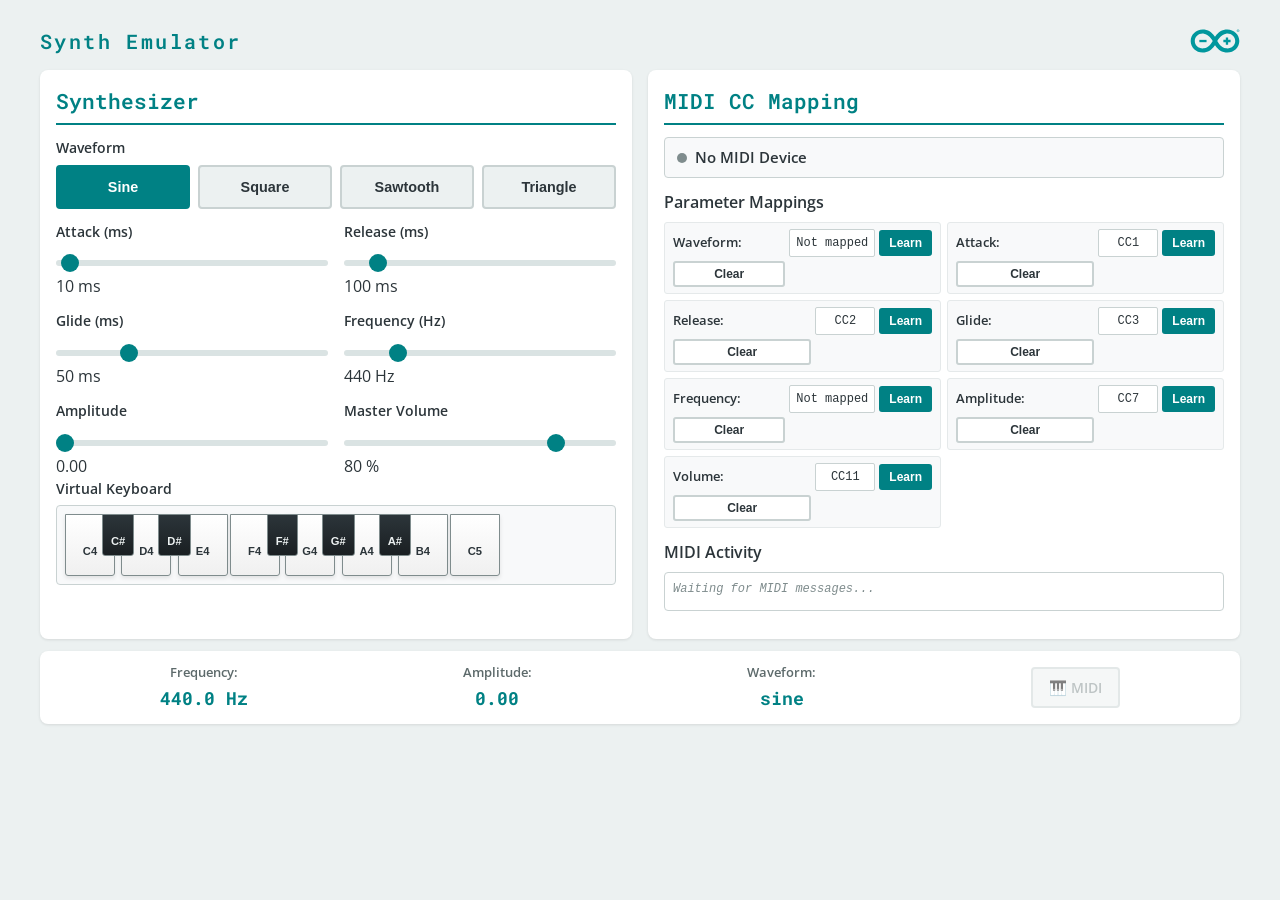
==== examples/synth-emulator/assets/index.html @ a42ed351 "Add synth emulator" ====
<!--
SPDX-FileCopyrightText: Copyright (C) ARDUINO SRL (http://www.arduino.cc)

SPDX-License-Identifier: MPL-2.0
-->

<!doctype html>
<html>
<head>
  <meta charset="utf-8" />
  <meta name="viewport" content="width=device-width,initial-scale=1" />
  <title>Synth Emulator</title>
  <link rel="stylesheet" href="style.css">
</head>
<body>
  <div id="app">
    <div class="header">
      <h1 class="arduino-text">Synth Emulator</h1>
      <img class="arduino-logo" src="./img/RGB-Arduino-Logo_Color Inline Loop.svg" alt="Arduino Logo">
    </div>

    <div id="main-content">
      <!-- Left Panel: Synth Controls -->
      <div id="synth-panel">
        <h2>Synthesizer</h2>

        <!-- Waveform Selector -->
        <div class="control-group">
          <label>Waveform</label>
          <div class="waveform-selector">
            <button class="waveform-btn active" data-waveform="sine">Sine</button>
            <button class="waveform-btn" data-waveform="square">Square</button>
            <button class="waveform-btn" data-waveform="sawtooth">Sawtooth</button>
            <button class="waveform-btn" data-waveform="triangle">Triangle</button>
          </div>
        </div>

        <!-- Two-column layout for controls -->
        <div class="controls-grid">
          <div class="control-group">
            <label>Attack (ms)</label>
            <input type="range" id="attack-slider" min="0" max="500" value="10" step="1">
            <span id="attack-value">10</span> ms
          </div>

          <div class="control-group">
            <label>Release (ms)</label>
            <input type="range" id="release-slider" min="0" max="1000" value="100" step="1">
            <span id="release-value">100</span> ms
          </div>

          <div class="control-group">
            <label>Glide (ms)</label>
            <input type="range" id="glide-slider" min="0" max="200" value="50" step="1">
            <span id="glide-value">50</span> ms
          </div>

          <div class="control-group">
            <label>Frequency (Hz)</label>
            <input type="range" id="frequency-slider" min="100" max="2000" value="440" step="1">
            <span id="frequency-value">440</span> Hz
          </div>

          <div class="control-group">
            <label>Amplitude</label>
            <input type="range" id="amplitude-slider" min="0" max="100" value="0" step="1">
            <span id="amplitude-value">0.00</span>
          </div>

          <div class="control-group">
            <label>Master Volume</label>
            <input type="range" id="volume-slider" min="0" max="100" value="80" step="1">
            <span id="volume-value">80</span> %
          </div>
        </div>

        <!-- Virtual Keyboard -->
        <div class="control-group">
          <label>Virtual Keyboard</label>
          <div id="keyboard">
            <!-- White keys -->
            <button class="key white" data-note="60">C4</button>
            <button class="key black" data-note="61">C#</button>
            <button class="key white" data-note="62">D4</button>
            <button class="key black" data-note="63">D#</button>
            <button class="key white" data-note="64">E4</button>
            <button class="key white" data-note="65">F4</button>
            <button class="key black" data-note="66">F#</button>
            <button class="key white" data-note="67">G4</button>
            <button class="key black" data-note="68">G#</button>
            <button class="key white" data-note="69">A4</button>
            <button class="key black" data-note="70">A#</button>
            <button class="key white" data-note="71">B4</button>
            <button class="key white" data-note="72">C5</button>
          </div>
        </div>
      </div>

      <!-- Right Panel: MIDI CC Mapping -->
      <div id="midi-panel">
        <h2>MIDI CC Mapping</h2>
        <div id="midi-status" class="status-indicator">
          <span class="status-dot"></span>
          <span class="status-text">No MIDI Device</span>
          <span class="device-name" id="device-name"></span>
        </div>

        <div class="mapping-group">
          <h3>Parameter Mappings</h3>
          <div class="mappings-grid">
            <div class="mapping-row">
              <span class="mapping-label">Waveform:</span>
              <span class="mapping-cc" id="map-waveform">Not mapped</span>
              <button class="learn-btn" data-param="waveform">Learn</button>
              <button class="clear-btn" data-param="waveform">Clear</button>
            </div>

            <div class="mapping-row">
              <span class="mapping-label">Attack:</span>
              <span class="mapping-cc" id="map-attack">CC1</span>
              <button class="learn-btn" data-param="attack">Learn</button>
              <button class="clear-btn" data-param="attack">Clear</button>
            </div>

            <div class="mapping-row">
              <span class="mapping-label">Release:</span>
              <span class="mapping-cc" id="map-release">CC2</span>
              <button class="learn-btn" data-param="release">Learn</button>
              <button class="clear-btn" data-param="release">Clear</button>
            </div>

            <div class="mapping-row">
              <span class="mapping-label">Glide:</span>
              <span class="mapping-cc" id="map-glide">CC3</span>
              <button class="learn-btn" data-param="glide">Learn</button>
              <button class="clear-btn" data-param="glide">Clear</button>
            </div>

            <div class="mapping-row">
              <span class="mapping-label">Frequency:</span>
              <span class="mapping-cc" id="map-frequency">Not mapped</span>
              <button class="learn-btn" data-param="frequency">Learn</button>
              <button class="clear-btn" data-param="frequency">Clear</button>
            </div>

            <div class="mapping-row">
              <span class="mapping-label">Amplitude:</span>
              <span class="mapping-cc" id="map-amplitude">CC7</span>
              <button class="learn-btn" data-param="amplitude">Learn</button>
              <button class="clear-btn" data-param="amplitude">Clear</button>
            </div>

            <div class="mapping-row">
              <span class="mapping-label">Volume:</span>
              <span class="mapping-cc" id="map-master_volume">CC11</span>
              <button class="learn-btn" data-param="master_volume">Learn</button>
              <button class="clear-btn" data-param="master_volume">Clear</button>
            </div>
          </div>
        </div>

        <!-- MIDI Activity Monitor -->
        <div class="mapping-group">
          <h3>MIDI Activity</h3>
          <div id="midi-activity">
            <div class="activity-log" id="midi-log">
              <p class="placeholder">Waiting for MIDI messages...</p>
            </div>
          </div>
        </div>
      </div>
    </div>

    <!-- Status Bar -->
    <div id="status-bar">
      <div class="status-item">
        <span class="status-label">Frequency:</span>
        <span id="status-frequency">440.0 Hz</span>
      </div>
      <div class="status-item">
        <span class="status-label">Amplitude:</span>
        <span id="status-amplitude">0.00</span>
      </div>
      <div class="status-item">
        <span class="status-label">Waveform:</span>
        <span id="status-waveform">sine</span>
      </div>
      <div class="status-item midi-indicator" id="midi-indicator">
        🎹 MIDI
      </div>
    </div>
  </div>

  <script src="libs/socket.io.min.js"></script>
  <script src="main.js"></script>
</body>
</html>
---- examples/synth-emulator/assets/style.css ----
/*
 * SPDX-FileCopyrightText: Copyright (C) ARDUINO SRL (http://www.arduino.cc)
 *
 * SPDX-License-Identifier: MPL-2.0
 */

@import url('fonts/fonts.css');

* {
  margin: 0;
  padding: 0;
  box-sizing: border-box;
}

body {
  font-family: 'Open Sans', sans-serif;
  background-color: #ECF1F1;
  color: #2C353A;
  padding: 12px 40px 16px 40px;
  line-height: 1.5;
}

#app {
  max-width: 1400px;
  margin: 0 auto;
}

/* Header */
.header {
  display: flex;
  justify-content: space-between;
  align-items: center;
  margin-bottom: 12px;
  position: sticky;
  top: 0;
  background: #ECF1F1;
  z-index: 1000;
  padding-top: 12px;
}

.arduino-text {
  color: #008184;
  font-family: "Roboto Mono", monospace;
  font-size: 20px;
  font-weight: 600;
  margin: 0;
  font-style: normal;
  line-height: 170%;
  letter-spacing: 2.4px;
}

.arduino-logo {
  height: 24px;
  width: auto;
}

/* Main Content */
#main-content {
  display: grid;
  grid-template-columns: 1fr 1fr;
  gap: 16px;
  margin-bottom: 12px;
}

/* Panels */
#synth-panel,
#midi-panel {
  background: white;
  border-radius: 8px;
  padding: 16px;
  box-shadow: 0 1px 3px rgba(0, 0, 0, 0.1);
}

#synth-panel h2,
#midi-panel h2 {
  font-size: 1.3em;
  margin-bottom: 12px;
  color: #008184;
  font-family: "Roboto Mono", monospace;
  font-weight: 600;
  border-bottom: 2px solid #008184;
  padding-bottom: 6px;
}

/* Control Groups */
.control-group {
  margin-bottom: 12px;
}

.control-group label {
  display: block;
  font-weight: 600;
  margin-bottom: 6px;
  font-size: 0.9em;
  color: #2C353A;
}

/* Two-column grid for synth controls */
.controls-grid {
  display: grid;
  grid-template-columns: 1fr 1fr;
  gap: 12px 16px;
}

.controls-grid .control-group {
  margin-bottom: 0;
}

/* Waveform Selector */
.waveform-selector {
  display: flex;
  gap: 8px;
  flex-wrap: wrap;
}

.waveform-btn {
  flex: 1;
  min-width: 100px;
  padding: 12px 16px;
  background: #ECF1F1;
  border: 2px solid #C9D2D2;
  border-radius: 4px;
  color: #2C353A;
  font-size: 0.9em;
  font-weight: 600;
  cursor: pointer;
  transition: all 0.2s ease;
}

.waveform-btn:hover {
  background: #DAE3E3;
  border-color: #008184;
}

.waveform-btn.active {
  background: #008184;
  border-color: #008184;
  color: white;
}

/* Sliders */
input[type="range"] {
  width: 100%;
  height: 6px;
  background: #DAE3E3;
  border-radius: 3px;
  outline: none;
  -webkit-appearance: none;
  appearance: none;
  margin: 8px 0;
}

input[type="range"]::-webkit-slider-thumb {
  -webkit-appearance: none;
  appearance: none;
  width: 18px;
  height: 18px;
  background: #008184;
  border-radius: 50%;
  cursor: pointer;
  transition: all 0.2s ease;
}

input[type="range"]::-webkit-slider-thumb:hover {
  background: #00979D;
  transform: scale(1.1);
}

input[type="range"]::-moz-range-thumb {
  width: 18px;
  height: 18px;
  background: #008184;
  border-radius: 50%;
  cursor: pointer;
  transition: all 0.2s ease;
  border: none;
}

input[type="range"]::-moz-range-thumb:hover {
  background: #00979D;
  transform: scale(1.1);
}

/* Virtual Keyboard */
#keyboard {
  display: flex;
  gap: 2px;
  margin-top: 6px;
  overflow-x: auto;
  padding: 8px;
  background: #F8F9FA;
  border-radius: 4px;
  border: 1px solid #C9D2D2;
  height: 80px;
}

.key {
  padding: 30px 12px;
  border: 1px solid #7F8C8D;
  border-radius: 0 0 3px 3px;
  cursor: pointer;
  font-weight: 600;
  font-size: 0.7em;
  transition: all 0.1s ease;
  position: relative;
}

.key.white {
  background: linear-gradient(to bottom, #ffffff 0%, #f0f0f0 100%);
  color: #2C353A;
  min-width: 50px;
  box-shadow: 0 2px 4px rgba(0, 0, 0, 0.1);
}

.key.black {
  background: linear-gradient(to bottom, #2C353A 0%, #1a1f22 100%);
  color: #ECF1F1;
  min-width: 30px;
  margin: 0 -15px;
  z-index: 1;
  height: 55%;
  padding: 20px 8px;
}

.key:hover {
  transform: translateY(-1px);
  box-shadow: 0 3px 6px rgba(0, 0, 0, 0.2);
}

.key.pressed {
  transform: translateY(2px);
  box-shadow: inset 0 2px 4px rgba(0, 0, 0, 0.2);
}

.key.white.pressed {
  background: linear-gradient(to bottom, #DAE3E3 0%, #C9D2D2 100%);
}

.key.black.pressed {
  background: linear-gradient(to bottom, #1a1f22 0%, #2C353A 100%);
}

/* MIDI Panel */
.status-indicator {
  display: flex;
  align-items: center;
  gap: 8px;
  padding: 8px 12px;
  background: #F8F9FA;
  border-radius: 4px;
  border: 1px solid #C9D2D2;
  margin-bottom: 12px;
}

.device-name {
  font-size: 0.85em;
  color: #5d6a6b;
  font-style: italic;
  margin-left: auto;
}

.status-dot {
  width: 10px;
  height: 10px;
  border-radius: 50%;
  background: #7F8C8D;
  animation: pulse 2s infinite;
}

.status-dot.active {
  background: #008184;
  box-shadow: 0 0 8px rgba(0, 129, 132, 0.6);
}

@keyframes pulse {
  0%, 100% { opacity: 1; }
  50% { opacity: 0.6; }
}

.status-text {
  font-weight: 600;
  font-size: 0.95em;
  color: #2C353A;
}

/* Mapping Groups */
.mapping-group {
  margin-bottom: 12px;
}

.mapping-group h3 {
  font-size: 1em;
  margin-bottom: 8px;
  color: #2C353A;
  font-weight: 600;
}

.help-text {
  font-size: 0.85em;
  color: #5d6a6b;
  margin-bottom: 8px;
}

.mappings-grid {
  display: grid;
  grid-template-columns: 1fr 1fr;
  gap: 6px;
}

.mapping-row {
  display: grid;
  grid-template-columns: 1fr auto auto;
  gap: 4px;
  align-items: center;
  padding: 6px 8px;
  background: #F8F9FA;
  border-radius: 3px;
  border: 1px solid #E5E9EA;
}

.mapping-label {
  font-weight: 600;
  color: #2C353A;
  font-size: 0.8em;
  overflow: hidden;
  text-overflow: ellipsis;
  white-space: nowrap;
}

.mapping-cc {
  padding: 4px 6px;
  background: white;
  border: 1px solid #C9D2D2;
  border-radius: 2px;
  font-family: 'Courier New', monospace;
  font-size: 0.75em;
  color: #2C353A;
  text-align: center;
  min-width: 60px;
}

.learn-btn,
.clear-btn {
  padding: 4px 8px;
  border: 2px solid;
  border-radius: 3px;
  font-weight: 600;
  font-size: 0.75em;
  cursor: pointer;
  transition: all 0.2s ease;
  white-space: nowrap;
}

.learn-btn {
  background: #008184;
  border-color: #008184;
  color: white;
}

.learn-btn:hover {
  background: #00979D;
  border-color: #00979D;
}

.learn-btn.learning {
  background: #F26727;
  border-color: #F26727;
  animation: blink 1s infinite;
}

@keyframes blink {
  0%, 100% { opacity: 1; }
  50% { opacity: 0.6; }
}

.clear-btn {
  background: white;
  border-color: #C9D2D2;
  color: #2C353A;
}

.clear-btn:hover {
  background: #F8F9FA;
  border-color: #7F8C8D;
}

/* MIDI Activity Monitor */
#midi-activity {
  margin-top: 8px;
}

.activity-log {
  max-height: 120px;
  overflow-y: auto;
  padding: 8px;
  background: white;
  border: 1px solid #C9D2D2;
  border-radius: 4px;
  font-family: 'Courier New', monospace;
  font-size: 0.75em;
}

.activity-log p {
  margin-bottom: 4px;
  color: #2C353A;
  line-height: 1.4;
}

.activity-log .placeholder {
  color: #7F8C8D;
  font-style: italic;
}

/* Status Bar */
#status-bar {
  display: flex;
  justify-content: space-around;
  align-items: center;
  padding: 12px;
  background: white;
  border-radius: 8px;
  box-shadow: 0 1px 3px rgba(0, 0, 0, 0.1);
}

.status-item {
  display: flex;
  flex-direction: column;
  align-items: center;
  gap: 4px;
}

.status-label {
  font-size: 0.8em;
  color: #5d6a6b;
  font-weight: 600;
}

.status-item span:last-child {
  font-size: 1.1em;
  font-weight: 700;
  color: #008184;
  font-family: "Roboto Mono", monospace;
}

.midi-indicator {
  padding: 8px 16px;
  background: #ECF1F1;
  border: 2px solid #C9D2D2;
  border-radius: 4px;
  color: #7F8C8D;
  font-weight: 600;
  font-size: 0.9em;
  opacity: 0.5;
  transition: all 0.3s ease;
}

.midi-indicator.active {
  opacity: 1;
  background: #F26727;
  border-color: #F26727;
  color: white;
}

/* Responsive Design */
@media (max-width: 1024px) {
  #main-content {
    grid-template-columns: 1fr;
  }

  .controls-grid,
  .mappings-grid {
    grid-template-columns: 1fr;
  }

  .mapping-row {
    grid-template-columns: 1fr;
    gap: 6px;
  }

  .learn-btn,
  .clear-btn {
    width: 100%;
  }
}

/* Scrollbar Styling */
.activity-log::-webkit-scrollbar {
  width: 6px;
}

.activity-log::-webkit-scrollbar-track {
  background: #ECF1F1;
  border-radius: 3px;
}

.activity-log::-webkit-scrollbar-thumb {
  background: #C9D2D2;
  border-radius: 3px;
}

.activity-log::-webkit-scrollbar-thumb:hover {
  background: #7F8C8D;
}
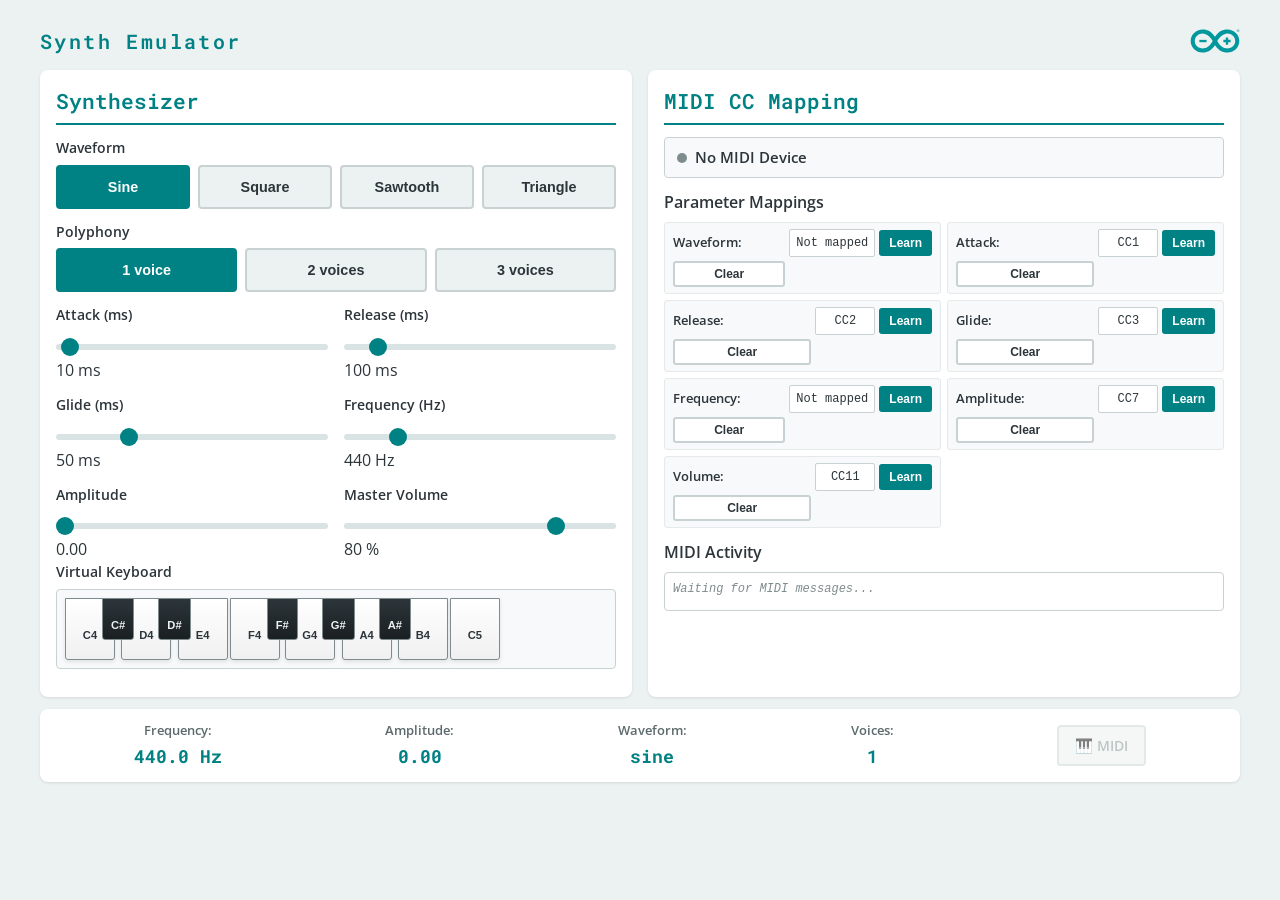
==== commit 23378883: "feat(synth-emulator): add polyphonic synthesis (1-3 voices) - Add PolyWaveGenerator: single-speaker " ====
--- a/examples/synth-emulator/assets/index.html
+++ b/examples/synth-emulator/assets/index.html
@@ -32,6 +32,16 @@
             <button class="waveform-btn" data-waveform="square">Square</button>
             <button class="waveform-btn" data-waveform="sawtooth">Sawtooth</button>
             <button class="waveform-btn" data-waveform="triangle">Triangle</button>
+          </div>
+        </div>
+
+        <!-- Polyphony Selector -->
+        <div class="control-group">
+          <label>Polyphony</label>
+          <div class="voices-selector">
+            <button class="voices-btn active" data-voices="1">1 voice</button>
+            <button class="voices-btn" data-voices="2">2 voices</button>
+            <button class="voices-btn" data-voices="3">3 voices</button>
           </div>
         </div>
 
@@ -185,6 +195,10 @@
         <span class="status-label">Waveform:</span>
         <span id="status-waveform">sine</span>
       </div>
+      <div class="status-item">
+        <span class="status-label">Voices:</span>
+        <span id="status-voices">1</span>
+      </div>
       <div class="status-item midi-indicator" id="midi-indicator">
         🎹 MIDI
       </div>
--- a/examples/synth-emulator/assets/style.css
+++ b/examples/synth-emulator/assets/style.css
@@ -133,6 +133,38 @@
 }
 
 .waveform-btn.active {
+  background: #008184;
+  border-color: #008184;
+  color: white;
+}
+
+/* Polyphony / Voices Selector */
+.voices-selector {
+  display: flex;
+  gap: 8px;
+  flex-wrap: wrap;
+}
+
+.voices-btn {
+  flex: 1;
+  min-width: 80px;
+  padding: 12px 16px;
+  background: #ECF1F1;
+  border: 2px solid #C9D2D2;
+  border-radius: 4px;
+  color: #2C353A;
+  font-size: 0.9em;
+  font-weight: 600;
+  cursor: pointer;
+  transition: all 0.2s ease;
+}
+
+.voices-btn:hover {
+  background: #DAE3E3;
+  border-color: #008184;
+}
+
+.voices-btn.active {
   background: #008184;
   border-color: #008184;
   color: white;
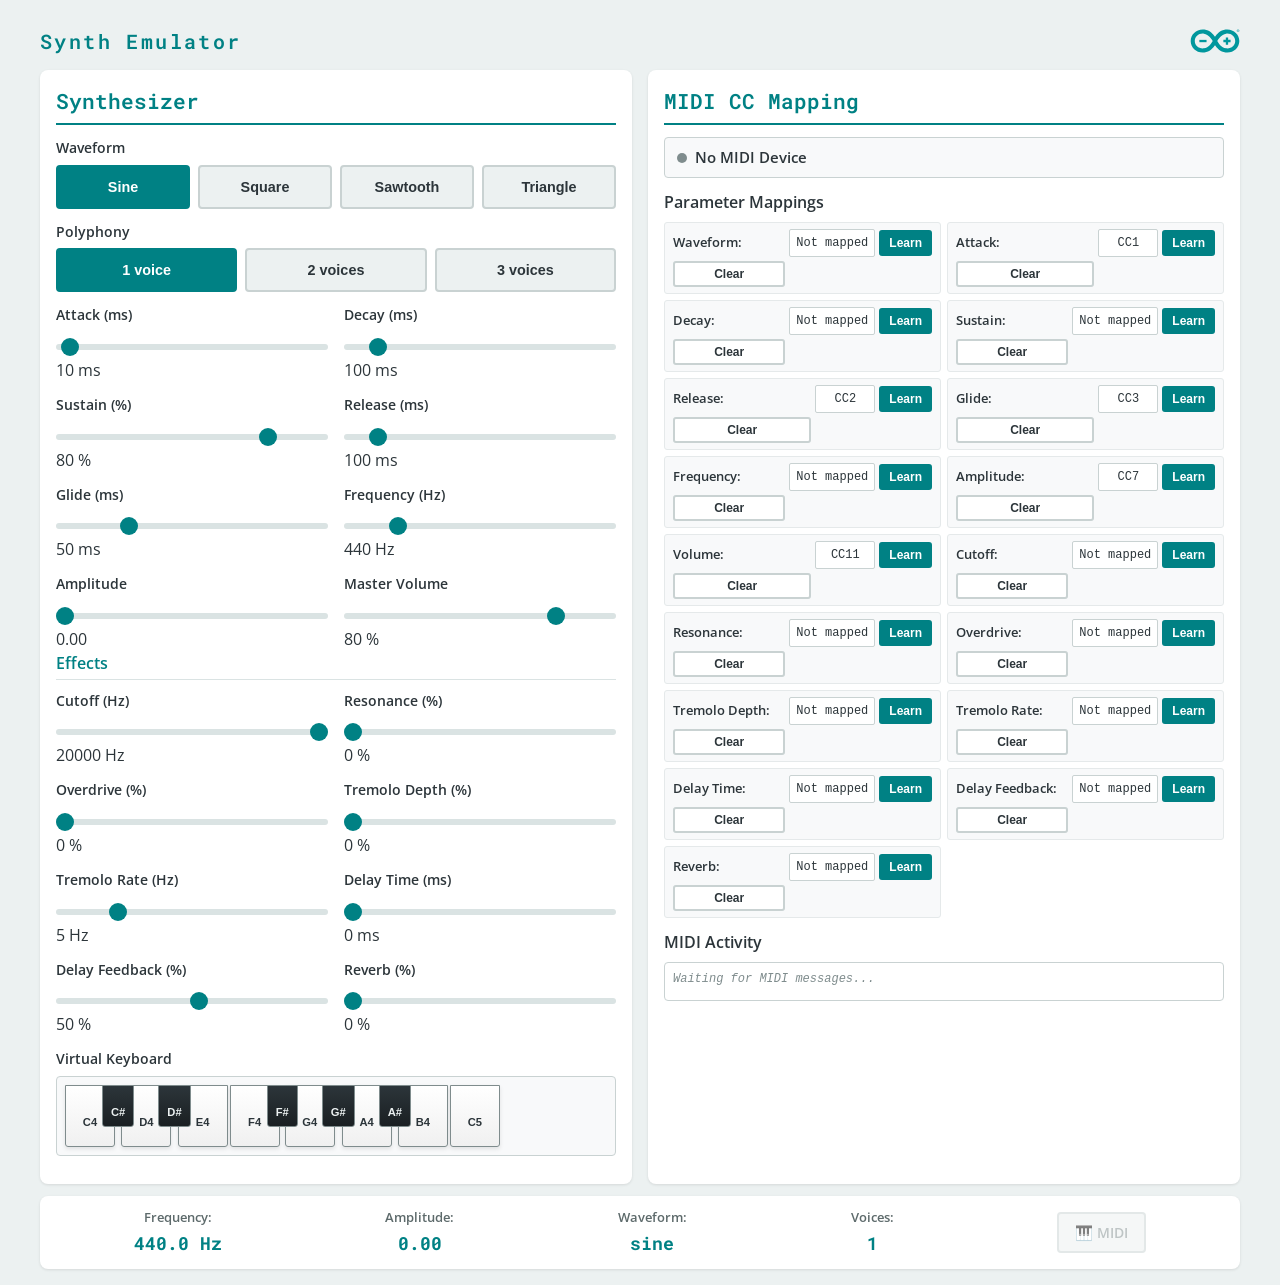
==== commit 62b29337: "feat(synth-emulator): add full ADSR envelope and effects chain ADSR envelope (poly_wave_generator.py" ====
--- a/examples/synth-emulator/assets/index.html
+++ b/examples/synth-emulator/assets/index.html
@@ -54,6 +54,18 @@
           </div>
 
           <div class="control-group">
+            <label>Decay (ms)</label>
+            <input type="range" id="decay-slider" min="0" max="1000" value="100" step="1">
+            <span id="decay-value">100</span> ms
+          </div>
+
+          <div class="control-group">
+            <label>Sustain (%)</label>
+            <input type="range" id="sustain-slider" min="0" max="100" value="80" step="1">
+            <span id="sustain-value">80</span> %
+          </div>
+
+          <div class="control-group">
             <label>Release (ms)</label>
             <input type="range" id="release-slider" min="0" max="1000" value="100" step="1">
             <span id="release-value">100</span> ms
@@ -81,6 +93,60 @@
             <label>Master Volume</label>
             <input type="range" id="volume-slider" min="0" max="100" value="80" step="1">
             <span id="volume-value">80</span> %
+          </div>
+        </div>
+
+        <!-- Effects Section -->
+        <div class="control-group">
+          <label class="section-label">Effects</label>
+          <div class="controls-grid">
+            <div class="control-group">
+              <label>Cutoff (Hz)</label>
+              <input type="range" id="cutoff-slider" min="20" max="20000" value="20000" step="10">
+              <span id="cutoff-value">20000</span> Hz
+            </div>
+
+            <div class="control-group">
+              <label>Resonance (%)</label>
+              <input type="range" id="resonance-slider" min="0" max="100" value="0" step="1">
+              <span id="resonance-value">0</span> %
+            </div>
+
+            <div class="control-group">
+              <label>Overdrive (%)</label>
+              <input type="range" id="overdrive-slider" min="0" max="100" value="0" step="1">
+              <span id="overdrive-value">0</span> %
+            </div>
+
+            <div class="control-group">
+              <label>Tremolo Depth (%)</label>
+              <input type="range" id="tremolo-depth-slider" min="0" max="100" value="0" step="1">
+              <span id="tremolo-depth-value">0</span> %
+            </div>
+
+            <div class="control-group">
+              <label>Tremolo Rate (Hz)</label>
+              <input type="range" id="tremolo-rate-slider" min="1" max="20" value="5" step="1">
+              <span id="tremolo-rate-value">5</span> Hz
+            </div>
+
+            <div class="control-group">
+              <label>Delay Time (ms)</label>
+              <input type="range" id="delay-time-slider" min="0" max="1000" value="0" step="10">
+              <span id="delay-time-value">0</span> ms
+            </div>
+
+            <div class="control-group">
+              <label>Delay Feedback (%)</label>
+              <input type="range" id="delay-feedback-slider" min="0" max="95" value="50" step="1">
+              <span id="delay-feedback-value">50</span> %
+            </div>
+
+            <div class="control-group">
+              <label>Reverb (%)</label>
+              <input type="range" id="reverb-slider" min="0" max="100" value="0" step="1">
+              <span id="reverb-value">0</span> %
+            </div>
           </div>
         </div>
 
@@ -133,6 +199,20 @@
             </div>
 
             <div class="mapping-row">
+              <span class="mapping-label">Decay:</span>
+              <span class="mapping-cc" id="map-decay">Not mapped</span>
+              <button class="learn-btn" data-param="decay">Learn</button>
+              <button class="clear-btn" data-param="decay">Clear</button>
+            </div>
+
+            <div class="mapping-row">
+              <span class="mapping-label">Sustain:</span>
+              <span class="mapping-cc" id="map-sustain">Not mapped</span>
+              <button class="learn-btn" data-param="sustain">Learn</button>
+              <button class="clear-btn" data-param="sustain">Clear</button>
+            </div>
+
+            <div class="mapping-row">
               <span class="mapping-label">Release:</span>
               <span class="mapping-cc" id="map-release">CC2</span>
               <button class="learn-btn" data-param="release">Learn</button>
@@ -165,6 +245,62 @@
               <span class="mapping-cc" id="map-master_volume">CC11</span>
               <button class="learn-btn" data-param="master_volume">Learn</button>
               <button class="clear-btn" data-param="master_volume">Clear</button>
+            </div>
+
+            <div class="mapping-row">
+              <span class="mapping-label">Cutoff:</span>
+              <span class="mapping-cc" id="map-cutoff">Not mapped</span>
+              <button class="learn-btn" data-param="cutoff">Learn</button>
+              <button class="clear-btn" data-param="cutoff">Clear</button>
+            </div>
+
+            <div class="mapping-row">
+              <span class="mapping-label">Resonance:</span>
+              <span class="mapping-cc" id="map-resonance">Not mapped</span>
+              <button class="learn-btn" data-param="resonance">Learn</button>
+              <button class="clear-btn" data-param="resonance">Clear</button>
+            </div>
+
+            <div class="mapping-row">
+              <span class="mapping-label">Overdrive:</span>
+              <span class="mapping-cc" id="map-overdrive">Not mapped</span>
+              <button class="learn-btn" data-param="overdrive">Learn</button>
+              <button class="clear-btn" data-param="overdrive">Clear</button>
+            </div>
+
+            <div class="mapping-row">
+              <span class="mapping-label">Tremolo Depth:</span>
+              <span class="mapping-cc" id="map-tremolo_depth">Not mapped</span>
+              <button class="learn-btn" data-param="tremolo_depth">Learn</button>
+              <button class="clear-btn" data-param="tremolo_depth">Clear</button>
+            </div>
+
+            <div class="mapping-row">
+              <span class="mapping-label">Tremolo Rate:</span>
+              <span class="mapping-cc" id="map-tremolo_rate">Not mapped</span>
+              <button class="learn-btn" data-param="tremolo_rate">Learn</button>
+              <button class="clear-btn" data-param="tremolo_rate">Clear</button>
+            </div>
+
+            <div class="mapping-row">
+              <span class="mapping-label">Delay Time:</span>
+              <span class="mapping-cc" id="map-delay_time">Not mapped</span>
+              <button class="learn-btn" data-param="delay_time">Learn</button>
+              <button class="clear-btn" data-param="delay_time">Clear</button>
+            </div>
+
+            <div class="mapping-row">
+              <span class="mapping-label">Delay Feedback:</span>
+              <span class="mapping-cc" id="map-delay_feedback">Not mapped</span>
+              <button class="learn-btn" data-param="delay_feedback">Learn</button>
+              <button class="clear-btn" data-param="delay_feedback">Clear</button>
+            </div>
+
+            <div class="mapping-row">
+              <span class="mapping-label">Reverb:</span>
+              <span class="mapping-cc" id="map-reverb_wet">Not mapped</span>
+              <button class="learn-btn" data-param="reverb_wet">Learn</button>
+              <button class="clear-btn" data-param="reverb_wet">Clear</button>
             </div>
           </div>
         </div>
--- a/examples/synth-emulator/assets/style.css
+++ b/examples/synth-emulator/assets/style.css
@@ -93,6 +93,14 @@
   margin-bottom: 6px;
   font-size: 0.9em;
   color: #2C353A;
+}
+
+.control-group label.section-label {
+  font-size: 1em;
+  color: #008184;
+  border-bottom: 1px solid #DAE3E3;
+  padding-bottom: 4px;
+  margin-bottom: 10px;
 }
 
 /* Two-column grid for synth controls */
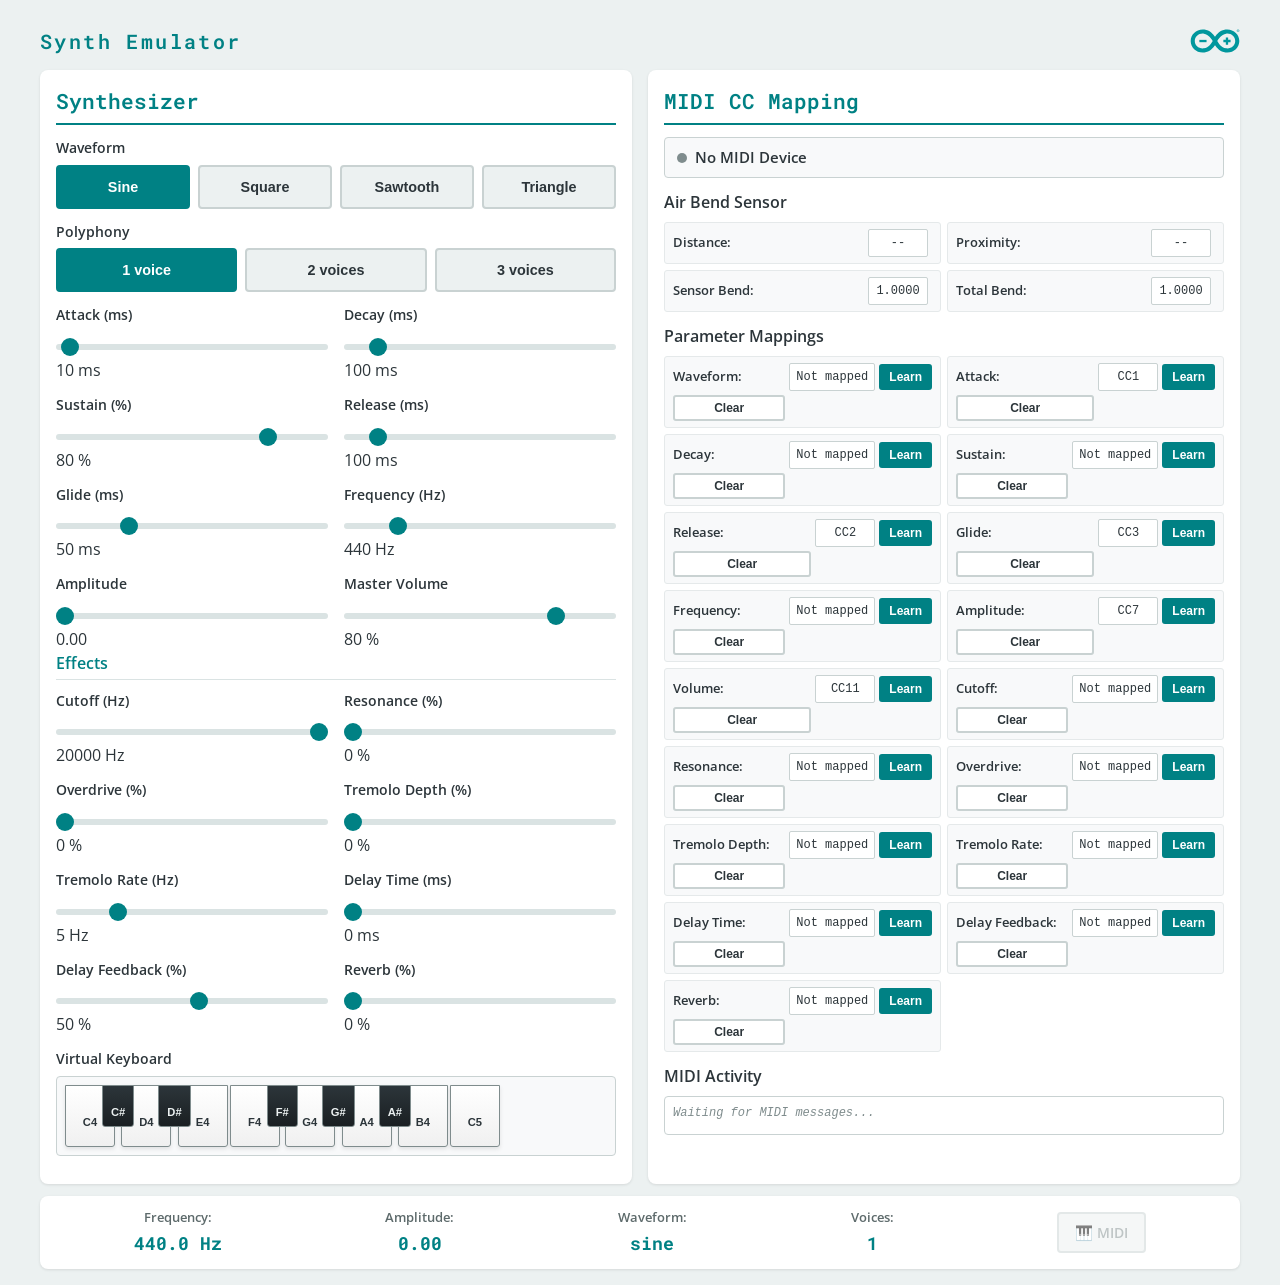
==== commit e05c981b: "feat(synth-emulator): add air pitch bend from HC-SR04 ultrasonic sensor" ====
--- a/examples/synth-emulator/assets/index.html
+++ b/examples/synth-emulator/assets/index.html
@@ -182,6 +182,31 @@
         </div>
 
         <div class="mapping-group">
+          <h3>Air Bend Sensor</h3>
+          <div class="mappings-grid">
+            <div class="mapping-row">
+              <span class="mapping-label">Distance:</span>
+              <span class="mapping-cc" id="sensor-distance">--</span>
+            </div>
+        
+            <div class="mapping-row">
+              <span class="mapping-label">Proximity:</span>
+              <span class="mapping-cc" id="sensor-proximity">--</span>
+            </div>
+        
+            <div class="mapping-row">
+              <span class="mapping-label">Sensor Bend:</span>
+              <span class="mapping-cc" id="sensor-bend">1.0000</span>
+            </div>
+        
+            <div class="mapping-row">
+              <span class="mapping-label">Total Bend:</span>
+              <span class="mapping-cc" id="sensor-total-bend">1.0000</span>
+            </div>
+          </div>
+        </div>
+        
+        <div class="mapping-group">
           <h3>Parameter Mappings</h3>
           <div class="mappings-grid">
             <div class="mapping-row">
--- a/examples/synth-emulator/assets/style.css
+++ b/examples/synth-emulator/assets/style.css
@@ -377,6 +377,7 @@
   color: #2C353A;
   text-align: center;
   min-width: 60px;
+  white-space: nowrap;
 }
 
 .learn-btn,
